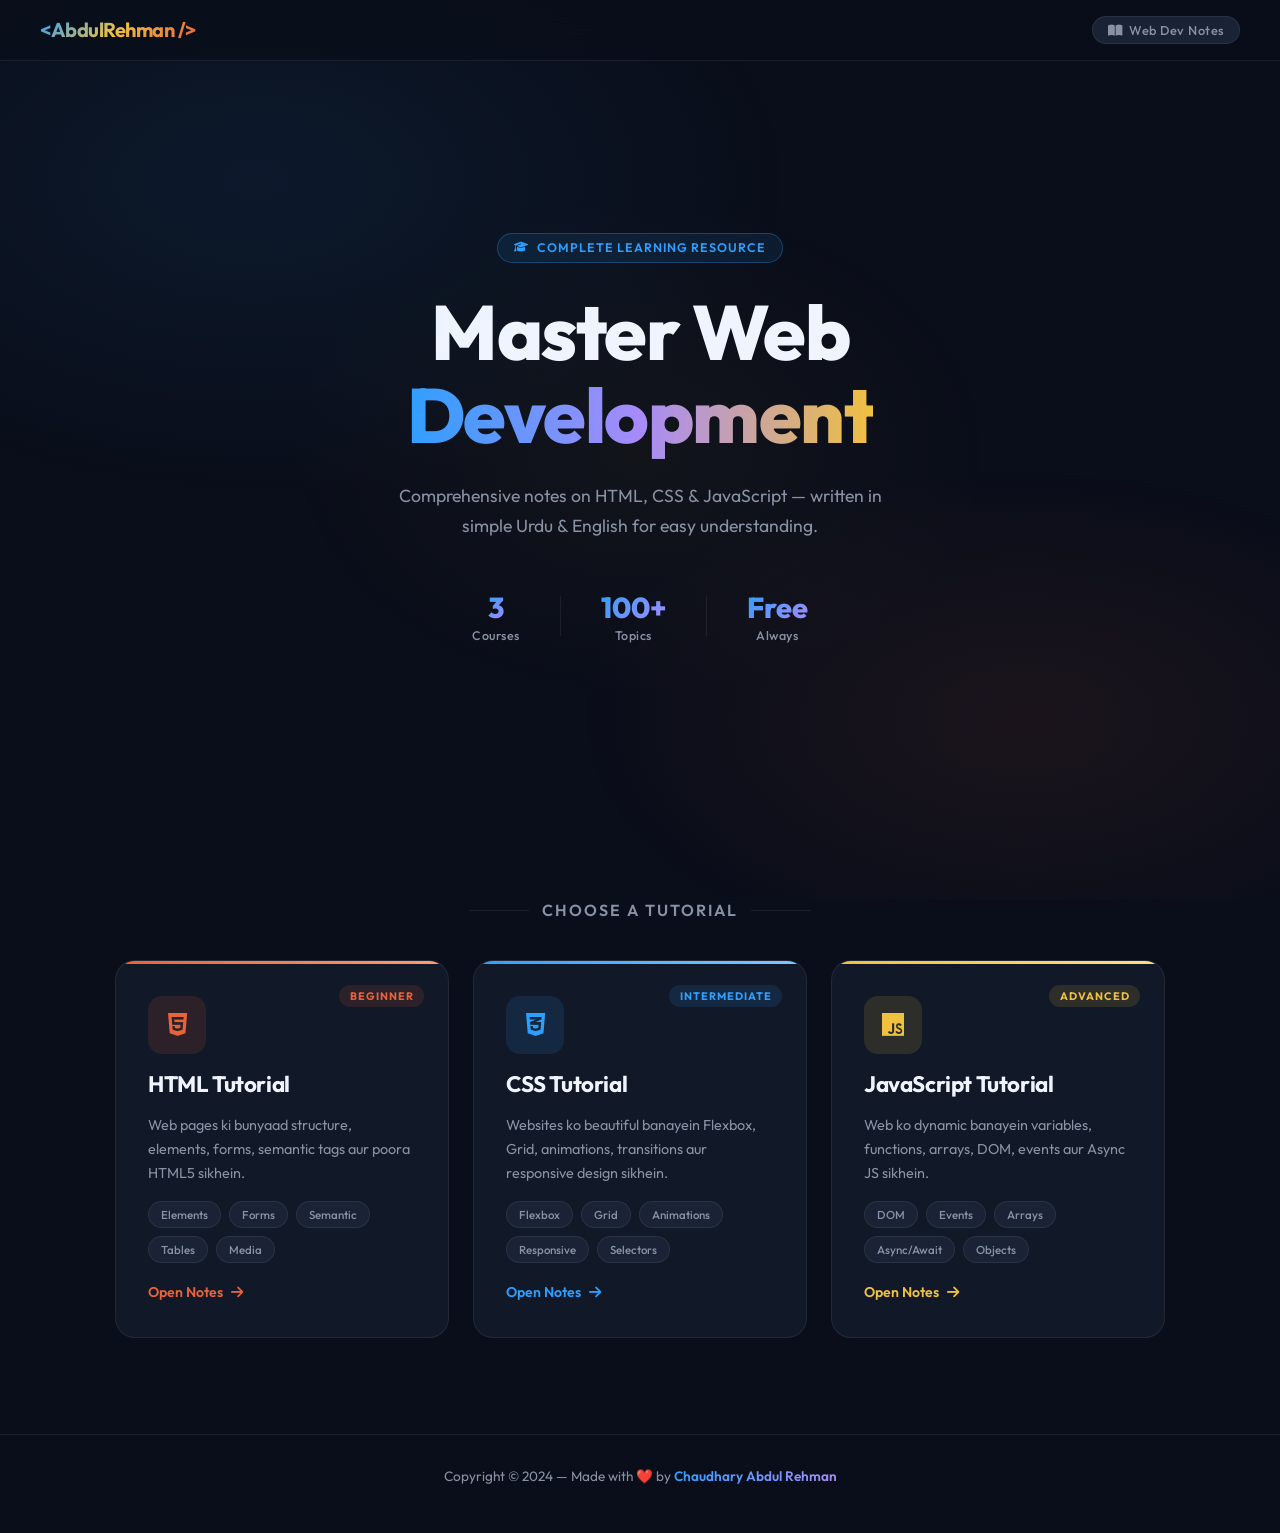
==== index.html @ e62411a3 "Add root index.html landing page and clean folder names" ====
<!DOCTYPE html>
<html lang="en">
  <head>
    <meta charset="UTF-8" />
    <meta name="viewport" content="width=device-width, initial-scale=1.0" />
    <title>Web Dev Notes | Abdul Rehman</title>
    <meta
      name="description"
      content="Complete HTML, CSS, and JavaScript notes by Abdul Rehman. A comprehensive web development learning resource."
    />
    <link rel="preconnect" href="https://fonts.googleapis.com" />
    <link rel="preconnect" href="https://fonts.gstatic.com" crossorigin />
    <link
      href="https://fonts.googleapis.com/css2?family=Outfit:wght@300;400;500;600;700;800&display=swap"
      rel="stylesheet"
    />
    <link
      rel="stylesheet"
      href="https://cdnjs.cloudflare.com/ajax/libs/font-awesome/6.6.0/css/all.min.css"
    />
    <style>
      *, *::before, *::after {
        margin: 0;
        padding: 0;
        box-sizing: border-box;
      }

      :root {
        --bg-dark:    #0a0e1a;
        --bg-card:    #111827;
        --bg-card2:   #1a2235;
        --accent-html: #e8623a;
        --accent-css:  #2e9fff;
        --accent-js:   #f0c040;
        --text-primary: #f0f4ff;
        --text-muted:   #8892a4;
        --border:       rgba(255,255,255,0.07);
        --glow-html: rgba(232,98,58,0.25);
        --glow-css:  rgba(46,159,255,0.25);
        --glow-js:   rgba(240,192,64,0.25);
      }

      html { scroll-behavior: smooth; }

      body {
        font-family: 'Outfit', sans-serif;
        background-color: var(--bg-dark);
        color: var(--text-primary);
        min-height: 100vh;
        overflow-x: hidden;
      }

      /* ── Background mesh ── */
      body::before {
        content: '';
        position: fixed;
        inset: 0;
        background:
          radial-gradient(ellipse 60% 50% at 20% 20%, rgba(46,159,255,0.08) 0%, transparent 70%),
          radial-gradient(ellipse 50% 40% at 80% 80%, rgba(232,98,58,0.08) 0%, transparent 70%),
          radial-gradient(ellipse 40% 40% at 50% 50%, rgba(240,192,64,0.04) 0%, transparent 70%);
        pointer-events: none;
        z-index: 0;
      }

      /* ── NAVBAR ── */
      nav {
        position: fixed;
        top: 0; left: 0; right: 0;
        z-index: 100;
        display: flex;
        align-items: center;
        justify-content: space-between;
        padding: 1rem 2.5rem;
        background: rgba(10,14,26,0.75);
        backdrop-filter: blur(18px);
        border-bottom: 1px solid var(--border);
      }

      .nav-logo {
        font-size: 1.25rem;
        font-weight: 700;
        background: linear-gradient(135deg, #2e9fff, #f0c040, #e8623a);
        -webkit-background-clip: text;
        -webkit-text-fill-color: transparent;
        background-clip: text;
        letter-spacing: -0.5px;
      }

      .nav-tag {
        font-size: 0.8rem;
        font-weight: 500;
        color: var(--text-muted);
        background: var(--bg-card2);
        border: 1px solid var(--border);
        padding: 0.3rem 0.9rem;
        border-radius: 999px;
        letter-spacing: 0.5px;
      }

      /* ── HERO ── */
      .hero {
        position: relative;
        z-index: 1;
        min-height: 100vh;
        display: flex;
        flex-direction: column;
        align-items: center;
        justify-content: center;
        text-align: center;
        padding: 7rem 1.5rem 4rem;
      }

      .hero-badge {
        display: inline-flex;
        align-items: center;
        gap: 0.5rem;
        font-size: 0.78rem;
        font-weight: 600;
        color: #2e9fff;
        background: rgba(46,159,255,0.1);
        border: 1px solid rgba(46,159,255,0.3);
        padding: 0.4rem 1rem;
        border-radius: 999px;
        letter-spacing: 1px;
        text-transform: uppercase;
        margin-bottom: 1.8rem;
        animation: fadeSlideDown 0.6s ease both;
      }

      .hero-badge i { font-size: 0.7rem; }

      .hero h1 {
        font-size: clamp(2.6rem, 6vw, 5rem);
        font-weight: 800;
        line-height: 1.08;
        letter-spacing: -1.5px;
        margin-bottom: 1.5rem;
        animation: fadeSlideDown 0.7s 0.1s ease both;
      }

      .hero h1 .line-gradient {
        background: linear-gradient(90deg, #2e9fff 0%, #a78bfa 50%, #f0c040 100%);
        -webkit-background-clip: text;
        -webkit-text-fill-color: transparent;
        background-clip: text;
      }

      .hero p {
        font-size: 1.1rem;
        color: var(--text-muted);
        max-width: 520px;
        line-height: 1.7;
        margin-bottom: 3rem;
        animation: fadeSlideDown 0.7s 0.2s ease both;
      }

      .hero-stats {
        display: flex;
        gap: 2.5rem;
        justify-content: center;
        flex-wrap: wrap;
        margin-bottom: 4.5rem;
        animation: fadeSlideDown 0.7s 0.3s ease both;
      }

      .stat {
        display: flex;
        flex-direction: column;
        align-items: center;
        gap: 0.2rem;
      }

      .stat-number {
        font-size: 1.8rem;
        font-weight: 800;
        background: linear-gradient(135deg, #2e9fff, #a78bfa);
        -webkit-background-clip: text;
        -webkit-text-fill-color: transparent;
        background-clip: text;
      }

      .stat-label {
        font-size: 0.78rem;
        color: var(--text-muted);
        font-weight: 500;
        letter-spacing: 0.5px;
      }

      .stat-divider {
        width: 1px;
        height: 40px;
        background: var(--border);
        align-self: center;
      }

      /* ── CARDS SECTION ── */
      .cards-section {
        position: relative;
        z-index: 1;
        padding: 0 1.5rem 6rem;
        display: flex;
        flex-direction: column;
        align-items: center;
      }

      .cards-section h2 {
        font-size: 1rem;
        font-weight: 600;
        color: var(--text-muted);
        text-transform: uppercase;
        letter-spacing: 2px;
        margin-bottom: 2.5rem;
        display: flex;
        align-items: center;
        gap: 0.8rem;
      }

      .cards-section h2::before,
      .cards-section h2::after {
        content: '';
        display: block;
        height: 1px;
        width: 60px;
        background: var(--border);
      }

      .cards-grid {
        display: grid;
        grid-template-columns: repeat(auto-fit, minmax(300px, 1fr));
        gap: 1.5rem;
        width: 100%;
        max-width: 1050px;
      }

      /* ── SINGLE CARD ── */
      .card {
        position: relative;
        background: var(--bg-card);
        border: 1px solid var(--border);
        border-radius: 20px;
        padding: 2.2rem 2rem;
        display: flex;
        flex-direction: column;
        gap: 1rem;
        text-decoration: none;
        color: inherit;
        overflow: hidden;
        transition: transform 0.35s cubic-bezier(.34,1.56,.64,1),
                    box-shadow 0.35s ease,
                    border-color 0.35s ease;
        animation: fadeSlideUp 0.7s ease both;
      }

      .card:nth-child(1) { animation-delay: 0.1s; }
      .card:nth-child(2) { animation-delay: 0.2s; }
      .card:nth-child(3) { animation-delay: 0.3s; }

      /* Glow overlay on hover */
      .card::before {
        content: '';
        position: absolute;
        inset: 0;
        border-radius: 20px;
        opacity: 0;
        transition: opacity 0.35s ease;
      }

      .card--html::before { background: radial-gradient(ellipse at top left, var(--glow-html), transparent 70%); }
      .card--css::before  { background: radial-gradient(ellipse at top left, var(--glow-css),  transparent 70%); }
      .card--js::before   { background: radial-gradient(ellipse at top left, var(--glow-js),   transparent 70%); }

      .card:hover { transform: translateY(-8px); }
      .card--html:hover { box-shadow: 0 20px 60px var(--glow-html); border-color: rgba(232,98,58,0.4); }
      .card--css:hover  { box-shadow: 0 20px 60px var(--glow-css);  border-color: rgba(46,159,255,0.4); }
      .card--js:hover   { box-shadow: 0 20px 60px var(--glow-js);   border-color: rgba(240,192,64,0.4); }
      .card:hover::before { opacity: 1; }

      /* Top stripe */
      .card-stripe {
        position: absolute;
        top: 0; left: 0; right: 0;
        height: 3px;
        border-radius: 20px 20px 0 0;
      }

      .card--html .card-stripe { background: linear-gradient(90deg, #e8623a, #ff9d6e); }
      .card--css  .card-stripe { background: linear-gradient(90deg, #2e9fff, #7ec8ff); }
      .card--js   .card-stripe { background: linear-gradient(90deg, #f0c040, #ffe080); }

      .card-icon-wrap {
        position: relative;
        width: 58px; height: 58px;
        border-radius: 14px;
        display: flex;
        align-items: center;
        justify-content: center;
        font-size: 1.6rem;
        flex-shrink: 0;
      }

      .card--html .card-icon-wrap { background: rgba(232,98,58,0.12); color: var(--accent-html); }
      .card--css  .card-icon-wrap { background: rgba(46,159,255,0.12); color: var(--accent-css); }
      .card--js   .card-icon-wrap { background: rgba(240,192,64,0.12); color: var(--accent-js); }

      .card-tag {
        position: absolute;
        top: 1.5rem; right: 1.5rem;
        font-size: 0.68rem;
        font-weight: 700;
        letter-spacing: 1px;
        text-transform: uppercase;
        padding: 0.25rem 0.65rem;
        border-radius: 999px;
      }

      .card--html .card-tag { background: rgba(232,98,58,0.12); color: var(--accent-html); }
      .card--css  .card-tag { background: rgba(46,159,255,0.12); color: var(--accent-css); }
      .card--js   .card-tag { background: rgba(240,192,64,0.12); color: var(--accent-js); }

      .card-title {
        font-size: 1.4rem;
        font-weight: 700;
        letter-spacing: -0.4px;
        position: relative;
        z-index: 1;
      }

      .card-desc {
        font-size: 0.9rem;
        color: var(--text-muted);
        line-height: 1.65;
        position: relative;
        z-index: 1;
        flex: 1;
      }

      .card-topics {
        display: flex;
        flex-wrap: wrap;
        gap: 0.5rem;
        position: relative;
        z-index: 1;
      }

      .topic-pill {
        font-size: 0.72rem;
        font-weight: 500;
        padding: 0.3rem 0.75rem;
        border-radius: 999px;
        border: 1px solid var(--border);
        background: var(--bg-card2);
        color: var(--text-muted);
        transition: background 0.2s, color 0.2s;
      }

      .card:hover .topic-pill { background: rgba(255,255,255,0.05); }

      .card-cta {
        display: flex;
        align-items: center;
        gap: 0.5rem;
        font-size: 0.88rem;
        font-weight: 600;
        position: relative;
        z-index: 1;
        margin-top: 0.3rem;
        transition: gap 0.2s;
      }

      .card--html .card-cta { color: var(--accent-html); }
      .card--css  .card-cta { color: var(--accent-css); }
      .card--js   .card-cta { color: var(--accent-js); }
      .card:hover .card-cta { gap: 0.9rem; }

      /* ── FOOTER ── */
      footer {
        position: relative;
        z-index: 1;
        text-align: center;
        padding: 2rem 1.5rem 3rem;
        color: var(--text-muted);
        font-size: 0.85rem;
        border-top: 1px solid var(--border);
      }

      footer span {
        background: linear-gradient(90deg, #2e9fff, #a78bfa);
        -webkit-background-clip: text;
        -webkit-text-fill-color: transparent;
        background-clip: text;
        font-weight: 600;
      }

      /* ── ANIMATIONS ── */
      @keyframes fadeSlideDown {
        from { opacity: 0; transform: translateY(-18px); }
        to   { opacity: 1; transform: translateY(0); }
      }

      @keyframes fadeSlideUp {
        from { opacity: 0; transform: translateY(24px); }
        to   { opacity: 1; transform: translateY(0); }
      }

      /* ── RESPONSIVE ── */
      @media (max-width: 600px) {
        nav { padding: 0.9rem 1.2rem; }
        .hero h1 { letter-spacing: -1px; }
        .hero-stats { gap: 1.5rem; }
        .cards-grid { grid-template-columns: 1fr; }
      }
    </style>
  </head>
  <body>

    <!-- NAVBAR -->
    <nav>
      <div class="nav-logo">&#60;AbdulRehman /&#62;</div>
      <div class="nav-tag"><i class="fa-solid fa-book-open"></i>&nbsp; Web Dev Notes</div>
    </nav>

    <!-- HERO -->
    <section class="hero">
      <div class="hero-badge">
        <i class="fa-solid fa-graduation-cap"></i>
        Complete Learning Resource
      </div>

      <h1>
        Master Web<br />
        <span class="line-gradient">Development</span>
      </h1>

      <p>
        Comprehensive notes on HTML, CSS &amp; JavaScript — written in simple
        Urdu &amp; English for easy understanding.
      </p>

      <div class="hero-stats">
        <div class="stat">
          <span class="stat-number">3</span>
          <span class="stat-label">Courses</span>
        </div>
        <div class="stat-divider"></div>
        <div class="stat">
          <span class="stat-number">100+</span>
          <span class="stat-label">Topics</span>
        </div>
        <div class="stat-divider"></div>
        <div class="stat">
          <span class="stat-number">Free</span>
          <span class="stat-label">Always</span>
        </div>
      </div>
    </section>

    <!-- CARDS -->
    <section class="cards-section">
      <h2>Choose a Tutorial</h2>

      <div class="cards-grid">

        <!-- HTML Card -->
        <a href="html-tutorial/index.html" id="html-card" class="card card--html">
          <div class="card-stripe"></div>
          <div class="card-tag">Beginner</div>
          <div class="card-icon-wrap">
            <i class="fa-brands fa-html5"></i>
          </div>
          <div class="card-title">HTML Tutorial</div>
          <p class="card-desc">
            Web pages ki bunyaad structure, elements, forms, semantic tags
            aur poora HTML5 sikhein.
          </p>
          <div class="card-topics">
            <span class="topic-pill">Elements</span>
            <span class="topic-pill">Forms</span>
            <span class="topic-pill">Semantic</span>
            <span class="topic-pill">Tables</span>
            <span class="topic-pill">Media</span>
          </div>
          <div class="card-cta">
            Open Notes <i class="fa-solid fa-arrow-right"></i>
          </div>
        </a>

        <!-- CSS Card -->
        <a href="css-tutorial/index.html" id="css-card" class="card card--css">
          <div class="card-stripe"></div>
          <div class="card-tag">Intermediate</div>
          <div class="card-icon-wrap">
            <i class="fa-brands fa-css3-alt"></i>
          </div>
          <div class="card-title">CSS Tutorial</div>
          <p class="card-desc">
            Websites ko beautiful banayein Flexbox, Grid, animations,
            transitions aur responsive design sikhein.
          </p>
          <div class="card-topics">
            <span class="topic-pill">Flexbox</span>
            <span class="topic-pill">Grid</span>
            <span class="topic-pill">Animations</span>
            <span class="topic-pill">Responsive</span>
            <span class="topic-pill">Selectors</span>
          </div>
          <div class="card-cta">
            Open Notes <i class="fa-solid fa-arrow-right"></i>
          </div>
        </a>

        <!-- JS Card -->
        <a href="js-tutorial/index.html" id="js-card" class="card card--js">
          <div class="card-stripe"></div>
          <div class="card-tag">Advanced</div>
          <div class="card-icon-wrap">
            <i class="fa-brands fa-js"></i>
          </div>
          <div class="card-title">JavaScript Tutorial</div>
          <p class="card-desc">
            Web ko dynamic banayein variables, functions, arrays, DOM,
            events aur Async JS sikhein.
          </p>
          <div class="card-topics">
            <span class="topic-pill">DOM</span>
            <span class="topic-pill">Events</span>
            <span class="topic-pill">Arrays</span>
            <span class="topic-pill">Async/Await</span>
            <span class="topic-pill">Objects</span>
          </div>
          <div class="card-cta">
            Open Notes <i class="fa-solid fa-arrow-right"></i>
          </div>
        </a>

      </div>
    </section>

    <!-- FOOTER -->
    <footer>
      <p>Copyright &copy; 2024 — Made with ❤️ by <span>Chaudhary Abdul Rehman</span></p>
    </footer>

  </body>
</html>
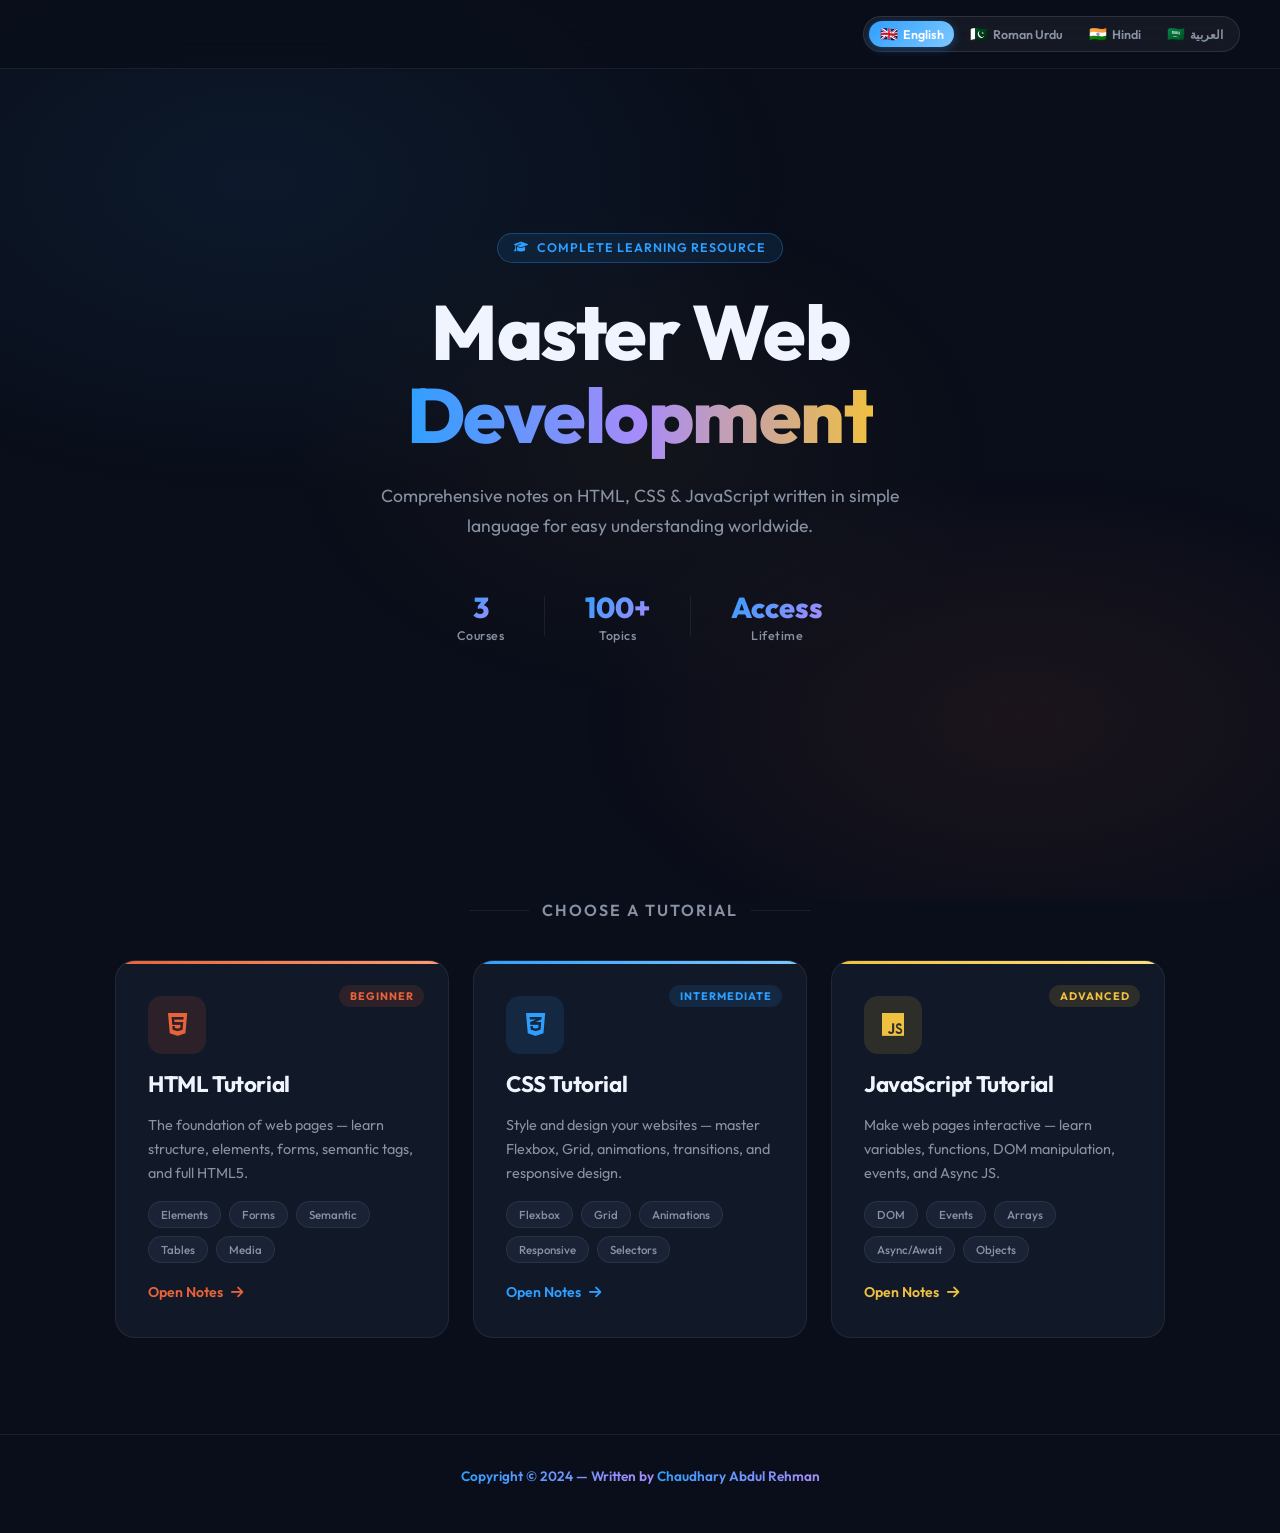
==== commit e97a6177: "Add langs converter programme in all notes" ====
--- a/index.html
+++ b/index.html
@@ -416,120 +416,116 @@
 
     <!-- NAVBAR -->
     <nav>
-      <div class="nav-logo">&#60;AbdulRehman /&#62;</div>
-      <div class="nav-tag"><i class="fa-solid fa-book-open"></i>&nbsp; Web Dev Notes</div>
+      <div class="nav-logo" data-i18n="nav_logo">&#60;AbdulRehman /&#62;</div>
+      <div class="nav-lang-container"></div>
     </nav>
 
     <!-- HERO -->
     <section class="hero">
       <div class="hero-badge">
         <i class="fa-solid fa-graduation-cap"></i>
-        Complete Learning Resource
+        <span data-i18n="hero_badge">Complete Learning Resource</span>
       </div>
 
       <h1>
-        Master Web<br />
-        <span class="line-gradient">Development</span>
+        <span data-i18n="hero_title_1">Master Web</span><br />
+        <span class="line-gradient" data-i18n="hero_title_2">Development</span>
       </h1>
 
-      <p>
-        Comprehensive notes on HTML, CSS &amp; JavaScript — written in simple
-        Urdu &amp; English for easy understanding.
+      <p data-i18n="hero_desc">
+        Comprehensive notes on HTML, CSS &amp; JavaScript written in simple language for easy understanding worldwide.
       </p>
 
       <div class="hero-stats">
         <div class="stat">
           <span class="stat-number">3</span>
-          <span class="stat-label">Courses</span>
+          <span class="stat-label" data-i18n="stat_courses">Courses</span>
         </div>
         <div class="stat-divider"></div>
         <div class="stat">
           <span class="stat-number">100+</span>
-          <span class="stat-label">Topics</span>
+          <span class="stat-label" data-i18n="stat_topics">Topics</span>
         </div>
         <div class="stat-divider"></div>
         <div class="stat">
-          <span class="stat-number">Free</span>
-          <span class="stat-label">Always</span>
+          <span class="stat-number" data-i18n="stat_access">Access</span>
+          <span class="stat-label" data-i18n="stat_limit">Lifetime</span>
         </div>
       </div>
     </section>
 
     <!-- CARDS -->
     <section class="cards-section">
-      <h2>Choose a Tutorial</h2>
+      <h2 data-i18n="cards_heading">Choose a Tutorial</h2>
 
       <div class="cards-grid">
 
         <!-- HTML Card -->
         <a href="html-tutorial/index.html" id="html-card" class="card card--html">
           <div class="card-stripe"></div>
-          <div class="card-tag">Beginner</div>
+          <div class="card-tag" data-i18n="tag_beginner">Beginner</div>
           <div class="card-icon-wrap">
             <i class="fa-brands fa-html5"></i>
           </div>
-          <div class="card-title">HTML Tutorial</div>
-          <p class="card-desc">
-            Web pages ki bunyaad structure, elements, forms, semantic tags
-            aur poora HTML5 sikhein.
+          <div class="card-title" data-i18n="card_html_title">HTML Tutorial</div>
+          <p class="card-desc" data-i18n="card_html_desc">
+            The foundation of web pages — learn structure, elements, forms, semantic tags, and full HTML5.
           </p>
           <div class="card-topics">
-            <span class="topic-pill">Elements</span>
-            <span class="topic-pill">Forms</span>
-            <span class="topic-pill">Semantic</span>
-            <span class="topic-pill">Tables</span>
-            <span class="topic-pill">Media</span>
+            <span class="topic-pill" data-i18n="pill_elements">Elements</span>
+            <span class="topic-pill" data-i18n="pill_forms">Forms</span>
+            <span class="topic-pill" data-i18n="pill_semantic">Semantic</span>
+            <span class="topic-pill" data-i18n="pill_tables">Tables</span>
+            <span class="topic-pill" data-i18n="pill_media">Media</span>
           </div>
           <div class="card-cta">
-            Open Notes <i class="fa-solid fa-arrow-right"></i>
+            <span data-i18n="btn_open_notes">Open Notes</span> <i class="fa-solid fa-arrow-right"></i>
           </div>
         </a>
 
         <!-- CSS Card -->
         <a href="css-tutorial/index.html" id="css-card" class="card card--css">
           <div class="card-stripe"></div>
-          <div class="card-tag">Intermediate</div>
+          <div class="card-tag" data-i18n="tag_intermediate">Intermediate</div>
           <div class="card-icon-wrap">
             <i class="fa-brands fa-css3-alt"></i>
           </div>
-          <div class="card-title">CSS Tutorial</div>
-          <p class="card-desc">
-            Websites ko beautiful banayein Flexbox, Grid, animations,
-            transitions aur responsive design sikhein.
+          <div class="card-title" data-i18n="card_css_title">CSS Tutorial</div>
+          <p class="card-desc" data-i18n="card_css_desc">
+            Style and design your websites — master Flexbox, Grid, animations, transitions, and responsive design.
           </p>
           <div class="card-topics">
-            <span class="topic-pill">Flexbox</span>
-            <span class="topic-pill">Grid</span>
-            <span class="topic-pill">Animations</span>
-            <span class="topic-pill">Responsive</span>
-            <span class="topic-pill">Selectors</span>
+            <span class="topic-pill" data-i18n="pill_flexbox">Flexbox</span>
+            <span class="topic-pill" data-i18n="pill_grid">Grid</span>
+            <span class="topic-pill" data-i18n="pill_animations">Animations</span>
+            <span class="topic-pill" data-i18n="pill_responsive">Responsive</span>
+            <span class="topic-pill" data-i18n="pill_selectors">Selectors</span>
           </div>
           <div class="card-cta">
-            Open Notes <i class="fa-solid fa-arrow-right"></i>
+            <span data-i18n="btn_open_notes">Open Notes</span> <i class="fa-solid fa-arrow-right"></i>
           </div>
         </a>
 
         <!-- JS Card -->
         <a href="js-tutorial/index.html" id="js-card" class="card card--js">
           <div class="card-stripe"></div>
-          <div class="card-tag">Advanced</div>
+          <div class="card-tag" data-i18n="tag_advanced">Advanced</div>
           <div class="card-icon-wrap">
             <i class="fa-brands fa-js"></i>
           </div>
-          <div class="card-title">JavaScript Tutorial</div>
-          <p class="card-desc">
-            Web ko dynamic banayein variables, functions, arrays, DOM,
-            events aur Async JS sikhein.
+          <div class="card-title" data-i18n="card_js_title">JavaScript Tutorial</div>
+          <p class="card-desc" data-i18n="card_js_desc">
+            Make web pages interactive — learn variables, functions, DOM manipulation, events, and Async JS.
           </p>
           <div class="card-topics">
-            <span class="topic-pill">DOM</span>
-            <span class="topic-pill">Events</span>
-            <span class="topic-pill">Arrays</span>
-            <span class="topic-pill">Async/Await</span>
-            <span class="topic-pill">Objects</span>
+            <span class="topic-pill" data-i18n="pill_dom">DOM</span>
+            <span class="topic-pill" data-i18n="pill_events">Events</span>
+            <span class="topic-pill" data-i18n="pill_arrays">Arrays</span>
+            <span class="topic-pill" data-i18n="pill_async">Async/Await</span>
+            <span class="topic-pill" data-i18n="pill_objects">Objects</span>
           </div>
           <div class="card-cta">
-            Open Notes <i class="fa-solid fa-arrow-right"></i>
+            <span data-i18n="btn_open_notes">Open Notes</span> <i class="fa-solid fa-arrow-right"></i>
           </div>
         </a>
 
@@ -538,8 +534,11 @@
 
     <!-- FOOTER -->
     <footer>
-      <p>Copyright &copy; 2024 — Made with ❤️ by <span>Chaudhary Abdul Rehman</span></p>
+      <p><span data-i18n="lbl_copyright">Copyright &copy; 2024 — Written by</span> <span>Chaudhary Abdul Rehman</span></p>
     </footer>
 
+    <!-- i18n Scripts -->
+    <script src="js/translations.js"></script>
+    <script src="js/i18n.js"></script>
   </body>
 </html>
